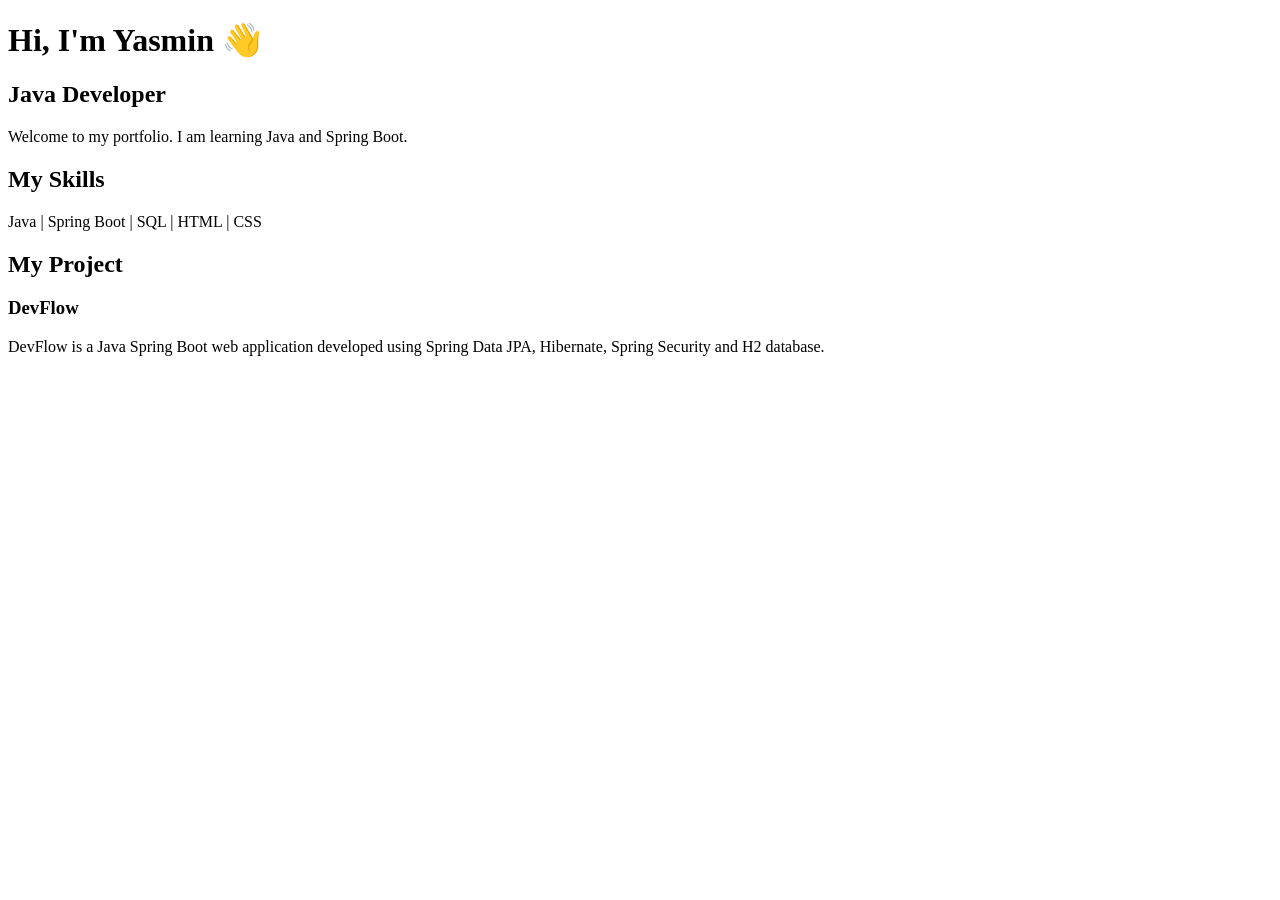
==== index.html @ ead4e400 "Initial portfolio" ====
<!DOCTYPE html>
<html lang="en">
<head>
    <meta charset="UTF-8">
    <meta name="viewport" content="width=device-width, initial-scale=1.0">

    <title>My Portfolio</title>
</head>

<body>

    <h1>Hi, I'm Yasmin 👋</h1>

    <h2>Java Developer</h2>

    <p>
        Welcome to my portfolio.
        I am learning Java and Spring Boot.
    </p>

    <h2>My Skills</h2>

    <p>
        Java | Spring Boot | SQL | HTML | CSS
    </p>

    <h2>My Project</h2>

    <h3>DevFlow</h3>

    <p>
        DevFlow is a Java Spring Boot web application
        developed using Spring Data JPA, Hibernate,
        Spring Security and H2 database.
    </p>

</body>
</html>
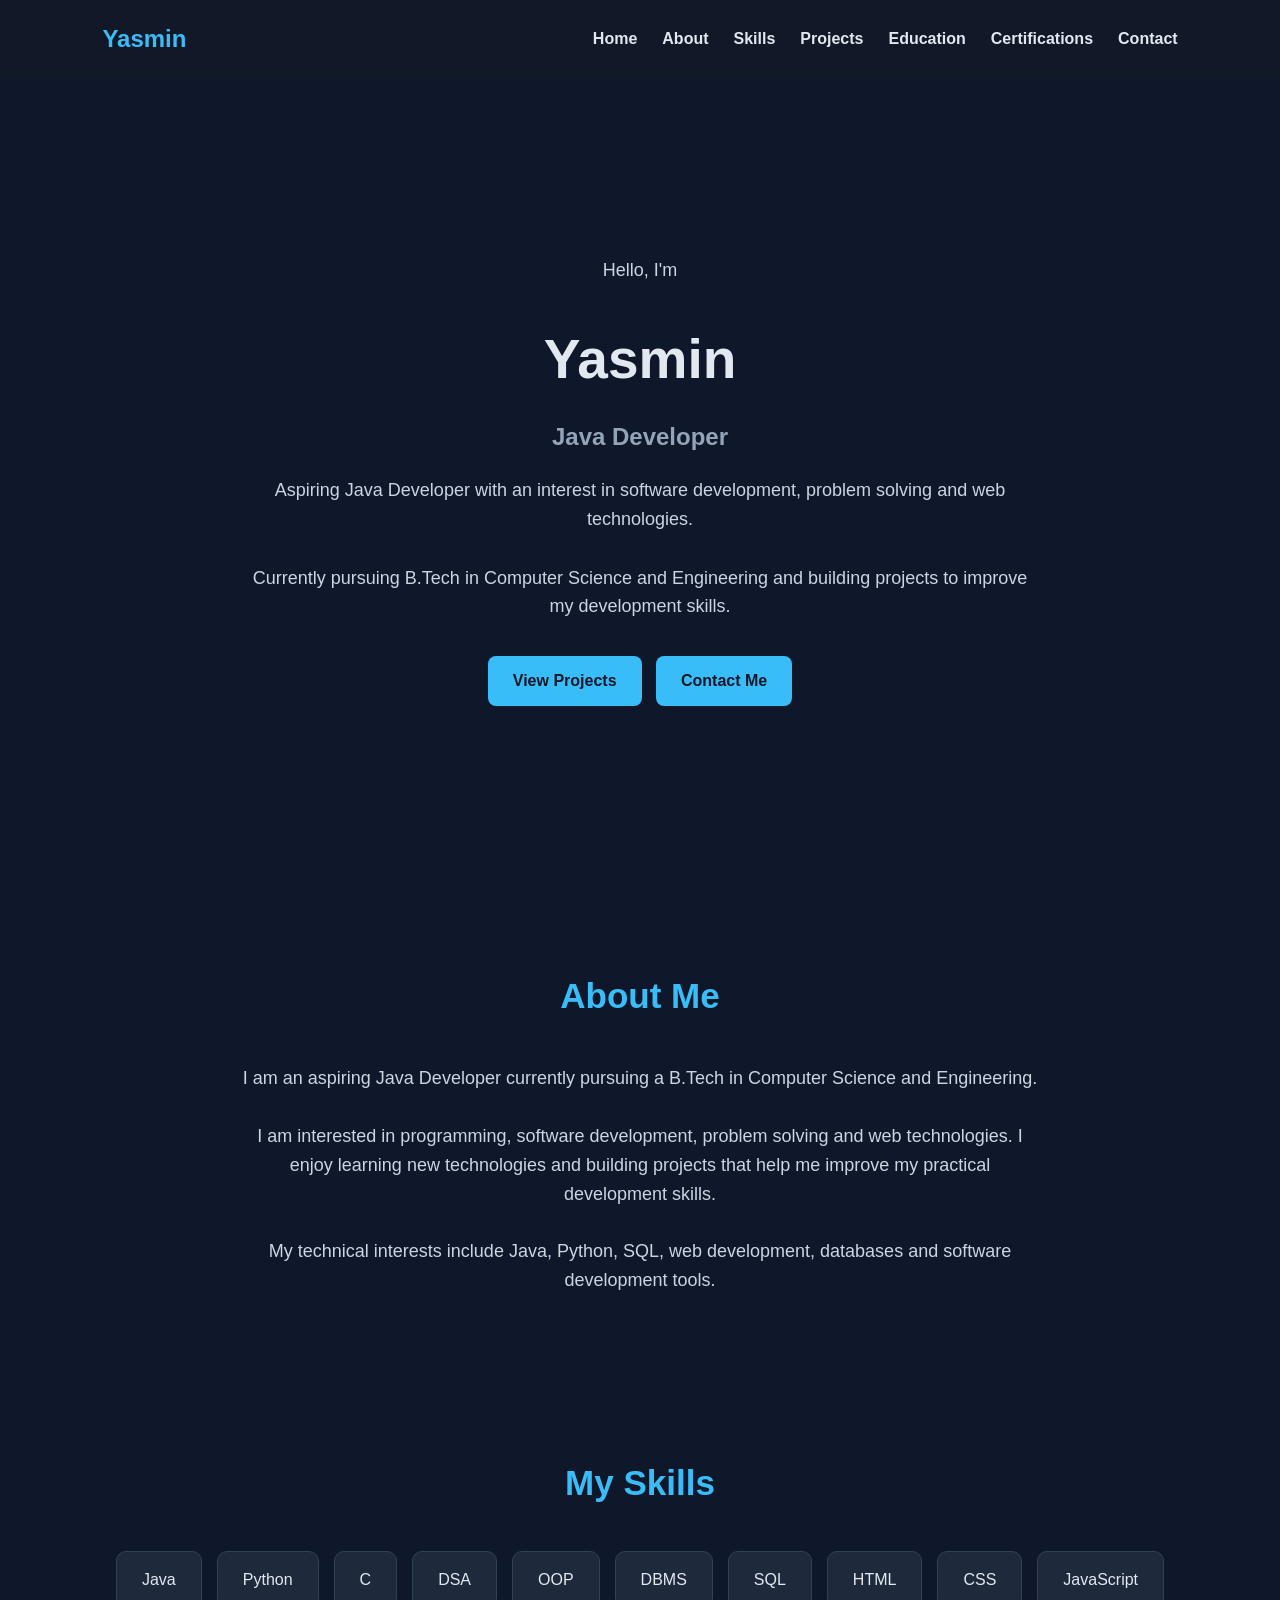
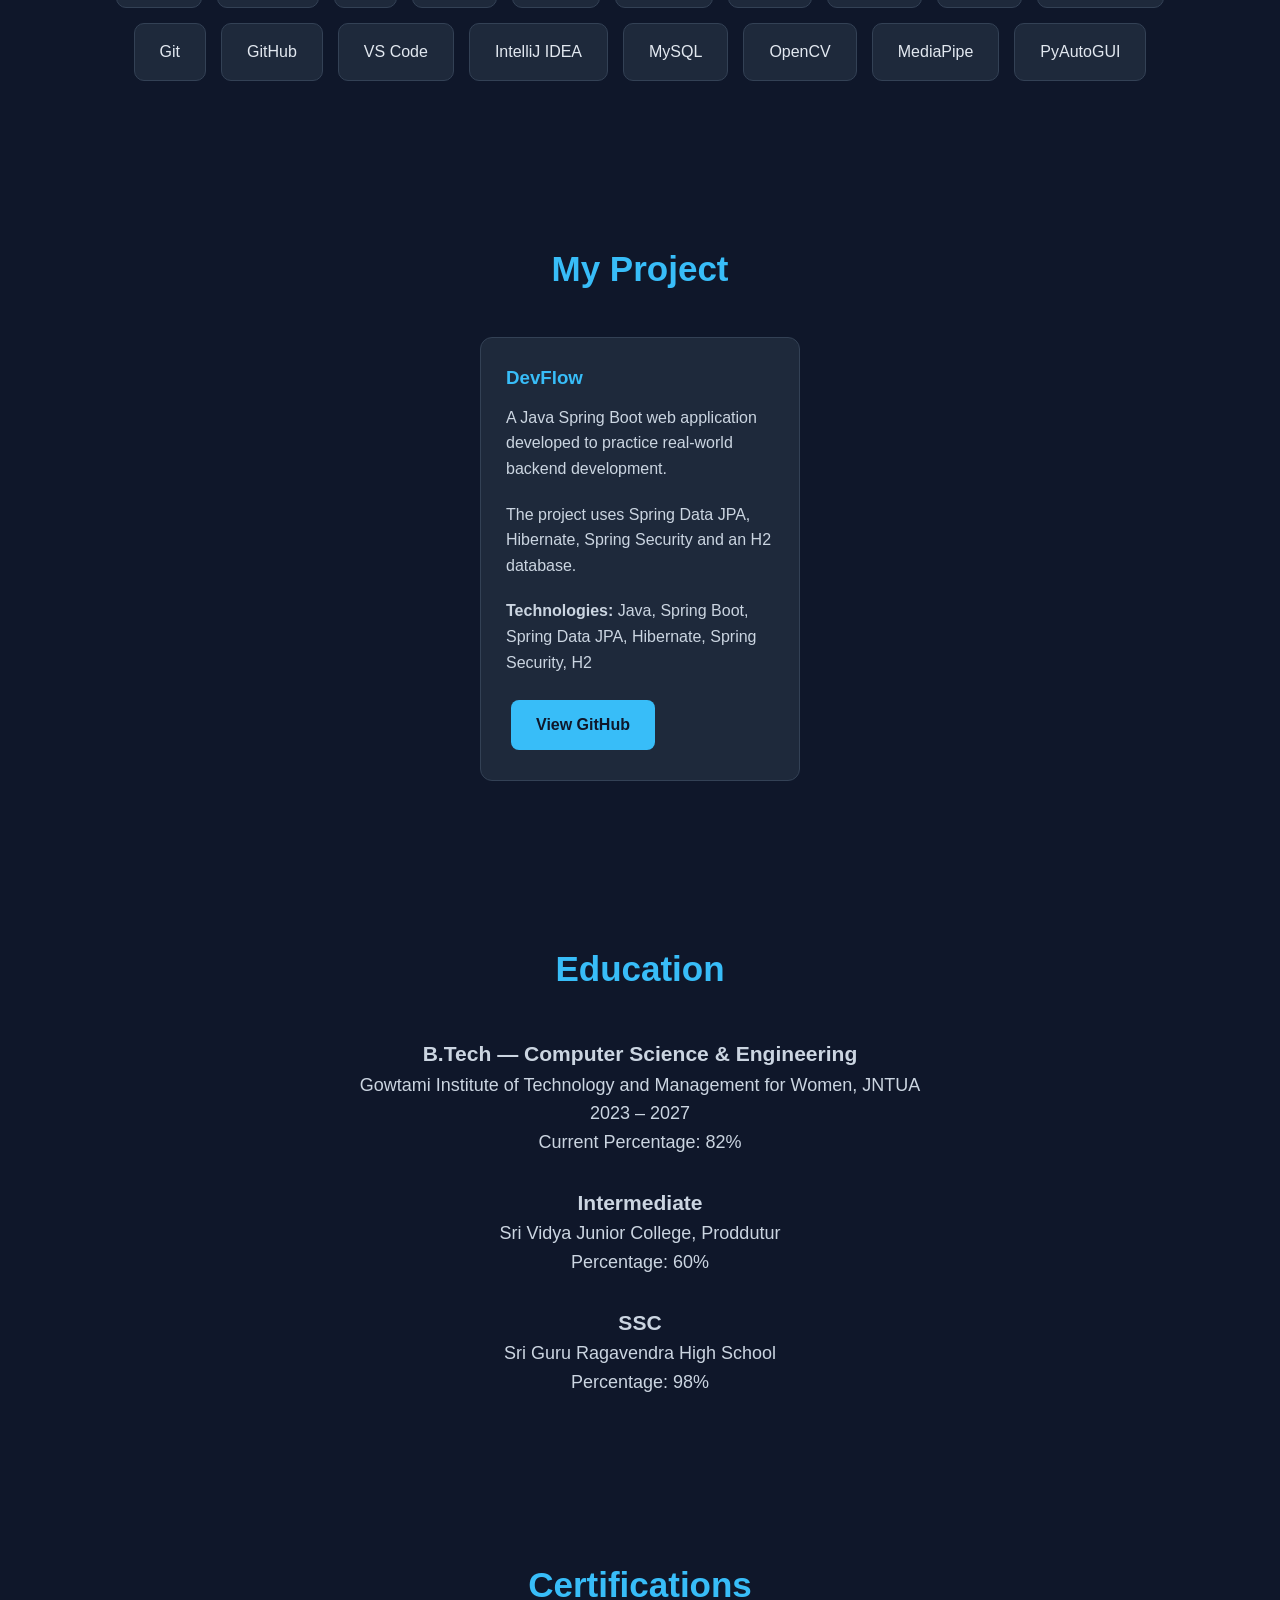
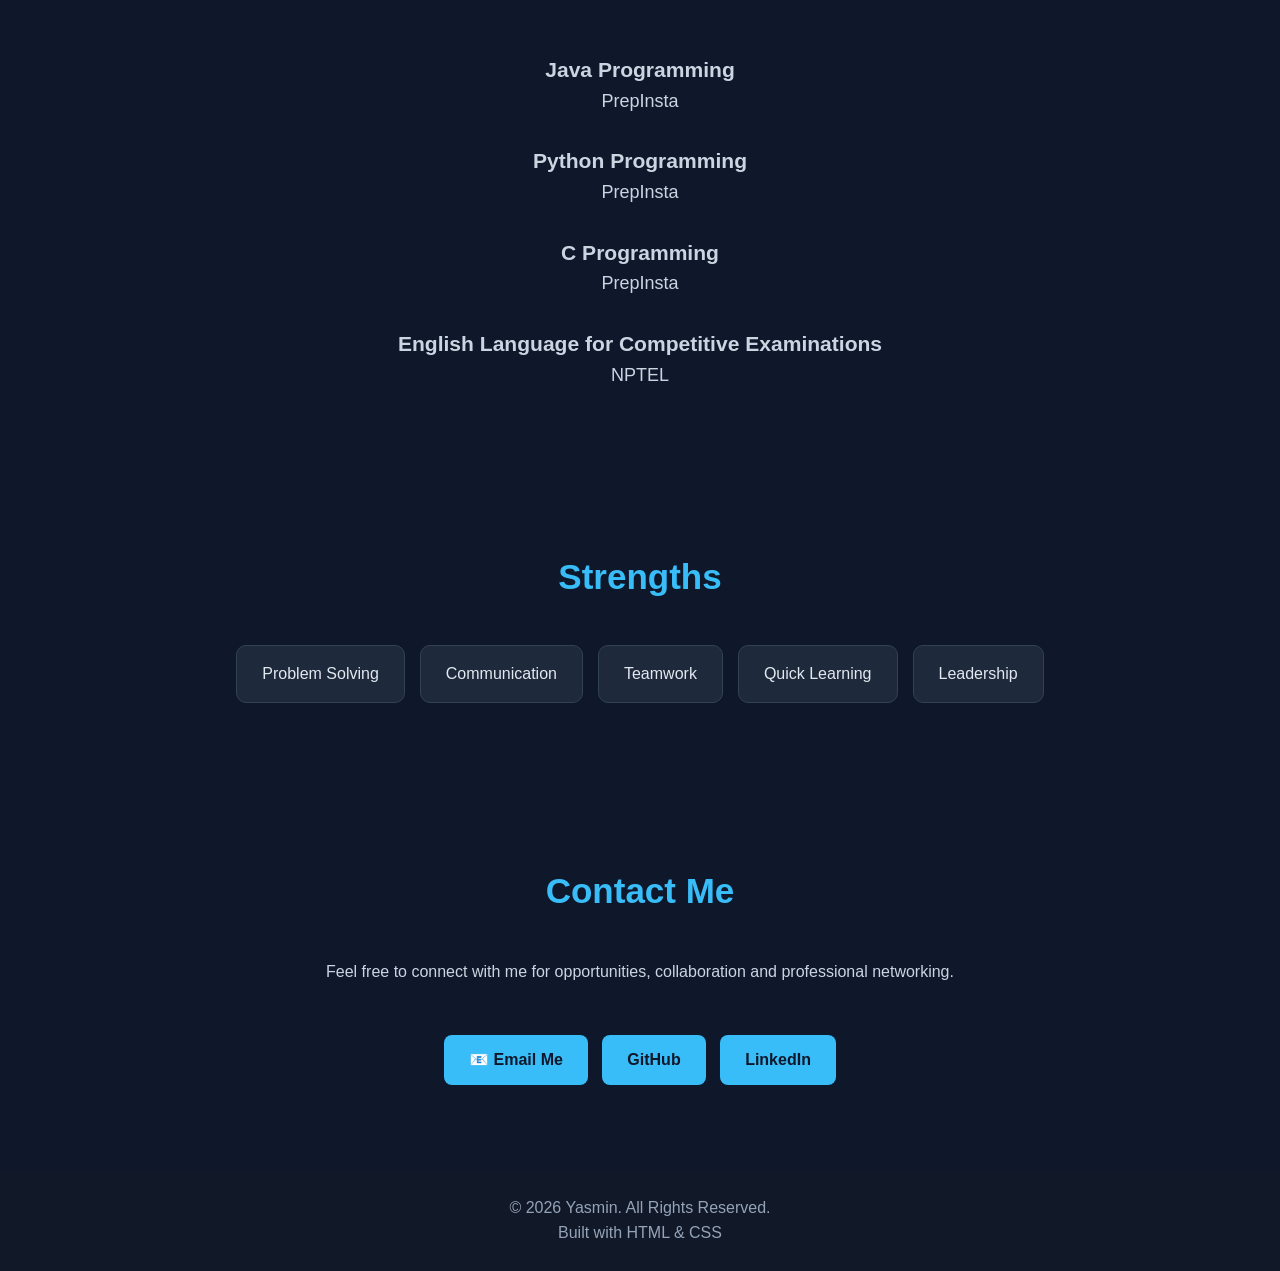
==== commit 26aae912: "Add DevFlow GitHub link" ====
--- a/index.html
+++ b/index.html
@@ -1,38 +1,537 @@
 <!DOCTYPE html>
 <html lang="en">
+
 <head>
+
     <meta charset="UTF-8">
+
     <meta name="viewport" content="width=device-width, initial-scale=1.0">
 
-    <title>My Portfolio</title>
+    <title>Yasmin | Java Developer</title>
+
+    <link rel="stylesheet" href="style.css">
+
 </head>
 
+
 <body>
 
-    <h1>Hi, I'm Yasmin 👋</h1>
-
-    <h2>Java Developer</h2>
-
-    <p>
-        Welcome to my portfolio.
-        I am learning Java and Spring Boot.
-    </p>
-
-    <h2>My Skills</h2>
-
-    <p>
-        Java | Spring Boot | SQL | HTML | CSS
-    </p>
-
-    <h2>My Project</h2>
-
-    <h3>DevFlow</h3>
-
-    <p>
-        DevFlow is a Java Spring Boot web application
-        developed using Spring Data JPA, Hibernate,
-        Spring Security and H2 database.
-    </p>
+
+    <!-- ================= NAVIGATION ================= -->
+
+    <nav>
+
+        <h2>Yasmin</h2>
+
+        <ul>
+
+            <li>
+                <a href="#home">Home</a>
+            </li>
+
+            <li>
+                <a href="#about">About</a>
+            </li>
+
+            <li>
+                <a href="#skills">Skills</a>
+            </li>
+
+            <li>
+                <a href="#projects">Projects</a>
+            </li>
+
+            <li>
+                <a href="#education">Education</a>
+            </li>
+
+            <li>
+                <a href="#certifications">Certifications</a>
+            </li>
+
+            <li>
+                <a href="#contact">Contact</a>
+            </li>
+
+        </ul>
+
+    </nav>
+
+
+
+    <!-- ================= HOME ================= -->
+
+    <section class="hero" id="home">
+
+        <div class="hero-content">
+
+            <p>Hello, I'm</p>
+
+            <h1>
+                Yasmin
+            </h1>
+
+            <h2>
+                Java Developer
+            </h2>
+
+            <p>
+                Aspiring Java Developer with an interest in
+                software development, problem solving and
+                web technologies.
+            </p>
+
+            <p>
+                Currently pursuing B.Tech in Computer Science
+                and Engineering and building projects to improve
+                my development skills.
+            </p>
+
+            <div>
+
+                <a href="#projects" class="btn">
+                    View Projects
+                </a>
+
+                <a href="#contact" class="btn">
+                    Contact Me
+                </a>
+
+            </div>
+
+        </div>
+
+    </section>
+
+
+
+    <!-- ================= ABOUT ================= -->
+
+    <section id="about">
+
+        <h2 class="section-title">
+            About Me
+        </h2>
+
+        <div class="about">
+
+            <p>
+                I am an aspiring Java Developer currently pursuing
+                a B.Tech in Computer Science and Engineering.
+            </p>
+
+            <br>
+
+            <p>
+                I am interested in programming, software development,
+                problem solving and web technologies. I enjoy learning
+                new technologies and building projects that help me
+                improve my practical development skills.
+            </p>
+
+            <br>
+
+            <p>
+                My technical interests include Java, Python, SQL,
+                web development, databases and software development
+                tools.
+            </p>
+
+        </div>
+
+    </section>
+
+
+
+    <!-- ================= SKILLS ================= -->
+
+    <section id="skills">
+
+        <h2 class="section-title">
+            My Skills
+        </h2>
+
+        <div class="skills-container">
+
+
+            <div class="skill">
+                Java
+            </div>
+
+
+            <div class="skill">
+                Python
+            </div>
+
+
+            <div class="skill">
+                C
+            </div>
+
+
+            <div class="skill">
+                DSA
+            </div>
+
+
+            <div class="skill">
+                OOP
+            </div>
+
+
+            <div class="skill">
+                DBMS
+            </div>
+
+
+            <div class="skill">
+                SQL
+            </div>
+
+
+            <div class="skill">
+                HTML
+            </div>
+
+
+            <div class="skill">
+                CSS
+            </div>
+
+
+            <div class="skill">
+                JavaScript
+            </div>
+
+
+            <div class="skill">
+                Git
+            </div>
+
+
+            <div class="skill">
+                GitHub
+            </div>
+
+
+            <div class="skill">
+                VS Code
+            </div>
+
+
+            <div class="skill">
+                IntelliJ IDEA
+            </div>
+
+
+            <div class="skill">
+                MySQL
+            </div>
+
+
+            <div class="skill">
+                OpenCV
+            </div>
+
+
+            <div class="skill">
+                MediaPipe
+            </div>
+
+
+            <div class="skill">
+                PyAutoGUI
+            </div>
+
+
+        </div>
+
+    </section>
+
+
+
+    <!-- ================= PROJECTS ================= -->
+
+    <section id="projects">
+
+        <h2 class="section-title">
+            My Project
+        </h2>
+
+        <div class="projects-container">
+
+
+            <!-- DevFlow -->
+
+            <div class="project-card">
+
+                <h3>
+                    DevFlow
+                </h3>
+
+                <p>
+                    A Java Spring Boot web application developed
+                    to practice real-world backend development.
+                </p>
+
+                <p>
+                    The project uses Spring Data JPA, Hibernate,
+                    Spring Security and an H2 database.
+                </p>
+
+                <p>
+                    <strong>Technologies:</strong>
+                    Java, Spring Boot, Spring Data JPA,
+                    Hibernate, Spring Security, H2
+                </p>
+
+                <a
+                    href="https://github.com/yasminshaiksy-art/DevFlow"
+                    class="btn"
+                    target="_blank">
+
+                    View GitHub
+
+                </a>
+
+            </div>
+
+
+        </div>
+
+    </section>
+
+
+
+    <!-- ================= EDUCATION ================= -->
+
+    <section id="education">
+
+        <h2 class="section-title">
+            Education
+        </h2>
+
+        <div class="about">
+
+
+            <h3>
+                B.Tech — Computer Science & Engineering
+            </h3>
+
+            <p>
+                Gowtami Institute of Technology and Management
+                for Women, JNTUA
+            </p>
+
+            <p>
+                2023 – 2027
+            </p>
+
+            <p>
+                Current Percentage: 82%
+            </p>
+
+
+            <br>
+
+
+            <h3>
+                Intermediate
+            </h3>
+
+            <p>
+                Sri Vidya Junior College, Proddutur
+            </p>
+
+            <p>
+                Percentage: 60%
+            </p>
+
+
+            <br>
+
+
+            <h3>
+                SSC
+            </h3>
+
+            <p>
+                Sri Guru Ragavendra High School
+            </p>
+
+            <p>
+                Percentage: 98%
+            </p>
+
+
+        </div>
+
+    </section>
+
+
+
+    <!-- ================= CERTIFICATIONS ================= -->
+
+    <section id="certifications">
+
+        <h2 class="section-title">
+            Certifications
+        </h2>
+
+        <div class="about">
+
+            <h3>
+                Java Programming
+            </h3>
+
+            <p>
+                PrepInsta
+            </p>
+
+            <br>
+
+            <h3>
+                Python Programming
+            </h3>
+
+            <p>
+                PrepInsta
+            </p>
+
+            <br>
+
+            <h3>
+                C Programming
+            </h3>
+
+            <p>
+                PrepInsta
+            </p>
+
+            <br>
+
+            <h3>
+                English Language for Competitive Examinations
+            </h3>
+
+            <p>
+                NPTEL
+            </p>
+
+        </div>
+
+    </section>
+
+
+
+    <!-- ================= STRENGTHS ================= -->
+
+    <section id="strengths">
+
+        <h2 class="section-title">
+            Strengths
+        </h2>
+
+        <div class="skills-container">
+
+            <div class="skill">
+                Problem Solving
+            </div>
+
+            <div class="skill">
+                Communication
+            </div>
+
+            <div class="skill">
+                Teamwork
+            </div>
+
+            <div class="skill">
+                Quick Learning
+            </div>
+
+            <div class="skill">
+                Leadership
+            </div>
+
+        </div>
+
+    </section>
+
+
+
+    <!-- ================= CONTACT ================= -->
+
+    <section id="contact" class="contact">
+
+        <h2 class="section-title">
+            Contact Me
+        </h2>
+
+        <p>
+            Feel free to connect with me for opportunities,
+            collaboration and professional networking.
+        </p>
+
+
+        <br>
+
+
+        <!-- Email -->
+
+        <a
+            href="mailto:yasminshaiksy@gmail.com"
+            class="btn">
+
+            📧 Email Me
+
+        </a>
+
+
+        <!-- GitHub -->
+
+        <a
+            href="https://github.com/yasminshaiksy-art"
+            class="btn"
+            target="_blank">
+
+            GitHub
+
+        </a>
+
+
+        <!-- LinkedIn -->
+
+        <a
+            href="https://linkedin.com/in/yasmin-s-818677303"
+            class="btn"
+            target="_blank">
+
+            LinkedIn
+
+        </a>
+
+
+    </section>
+
+
+
+    <!-- ================= FOOTER ================= -->
+
+    <footer>
+
+        <p>
+            © 2026 Yasmin. All Rights Reserved.
+        </p>
+
+        <p>
+            Built with HTML & CSS
+        </p>
+
+    </footer>
+
+
 
 </body>
+
 </html>
--- a/style.css
+++ b/style.css
@@ -0,0 +1,213 @@
+* {
+    margin: 0;
+    padding: 0;
+    box-sizing: border-box;
+}
+
+html {
+    scroll-behavior: smooth;
+}
+
+body {
+    font-family: Arial, sans-serif;
+    background: #0f172a;
+    color: #e2e8f0;
+    line-height: 1.6;
+}
+
+/* Navigation */
+nav {
+    background: #111827;
+    padding: 20px 8%;
+    display: flex;
+    justify-content: space-between;
+    align-items: center;
+    position: sticky;
+    top: 0;
+    z-index: 1000;
+}
+
+nav h2 {
+    color: #38bdf8;
+}
+
+nav ul {
+    list-style: none;
+    display: flex;
+    gap: 25px;
+}
+
+nav a {
+    color: #e2e8f0;
+    text-decoration: none;
+    font-weight: bold;
+}
+
+nav a:hover {
+    color: #38bdf8;
+}
+
+/* Hero */
+.hero {
+    min-height: 90vh;
+    display: flex;
+    justify-content: center;
+    align-items: center;
+    text-align: center;
+    padding: 40px 20px;
+}
+
+.hero-content {
+    max-width: 800px;
+}
+
+.hero h1 {
+    font-size: 55px;
+    margin-bottom: 15px;
+}
+
+.hero h1 span {
+    color: #38bdf8;
+}
+
+.hero h2 {
+    color: #94a3b8;
+    margin-bottom: 20px;
+}
+
+.hero p {
+    font-size: 18px;
+    color: #cbd5e1;
+    margin-bottom: 30px;
+}
+
+.btn {
+    display: inline-block;
+    background: #38bdf8;
+    color: #0f172a;
+    padding: 12px 25px;
+    border-radius: 8px;
+    text-decoration: none;
+    font-weight: bold;
+    margin: 5px;
+}
+
+.btn:hover {
+    background: #7dd3fc;
+    transform: translateY(-2px);
+}
+
+/* Sections */
+section {
+    padding: 80px 8%;
+}
+
+.section-title {
+    text-align: center;
+    font-size: 35px;
+    margin-bottom: 40px;
+    color: #38bdf8;
+}
+
+/* About */
+.about {
+    max-width: 800px;
+    margin: auto;
+    text-align: center;
+    font-size: 18px;
+    color: #cbd5e1;
+}
+
+/* Skills */
+.skills-container {
+    display: flex;
+    justify-content: center;
+    flex-wrap: wrap;
+    gap: 15px;
+}
+
+.skill {
+    background: #1e293b;
+    padding: 15px 25px;
+    border-radius: 10px;
+    border: 1px solid #334155;
+    transition: 0.3s;
+}
+
+.skill:hover {
+    border-color: #38bdf8;
+    transform: translateY(-3px);
+}
+
+/* Projects */
+.projects-container {
+    display: flex;
+    justify-content: center;
+    flex-wrap: wrap;
+    gap: 25px;
+}
+
+.project-card {
+    background: #1e293b;
+    width: 320px;
+    padding: 25px;
+    border-radius: 12px;
+    border: 1px solid #334155;
+    transition: 0.3s;
+}
+
+.project-card h3 {
+    color: #38bdf8;
+    margin-bottom: 12px;
+}
+
+.project-card p {
+    color: #cbd5e1;
+    margin-bottom: 20px;
+}
+
+.project-card:hover {
+    transform: translateY(-5px);
+    border-color: #38bdf8;
+}
+
+/* Contact */
+.contact {
+    text-align: center;
+}
+
+.contact p {
+    margin-bottom: 20px;
+    color: #cbd5e1;
+}
+
+/* Footer */
+footer {
+    background: #111827;
+    text-align: center;
+    padding: 25px;
+    color: #94a3b8;
+}
+
+/* Mobile */
+@media (max-width: 700px) {
+
+    nav {
+        flex-direction: column;
+        gap: 15px;
+    }
+
+    nav ul {
+        gap: 12px;
+        flex-wrap: wrap;
+        justify-content: center;
+    }
+
+    .hero h1 {
+        font-size: 40px;
+    }
+
+    section {
+        padding: 60px 5%;
+    }
+}
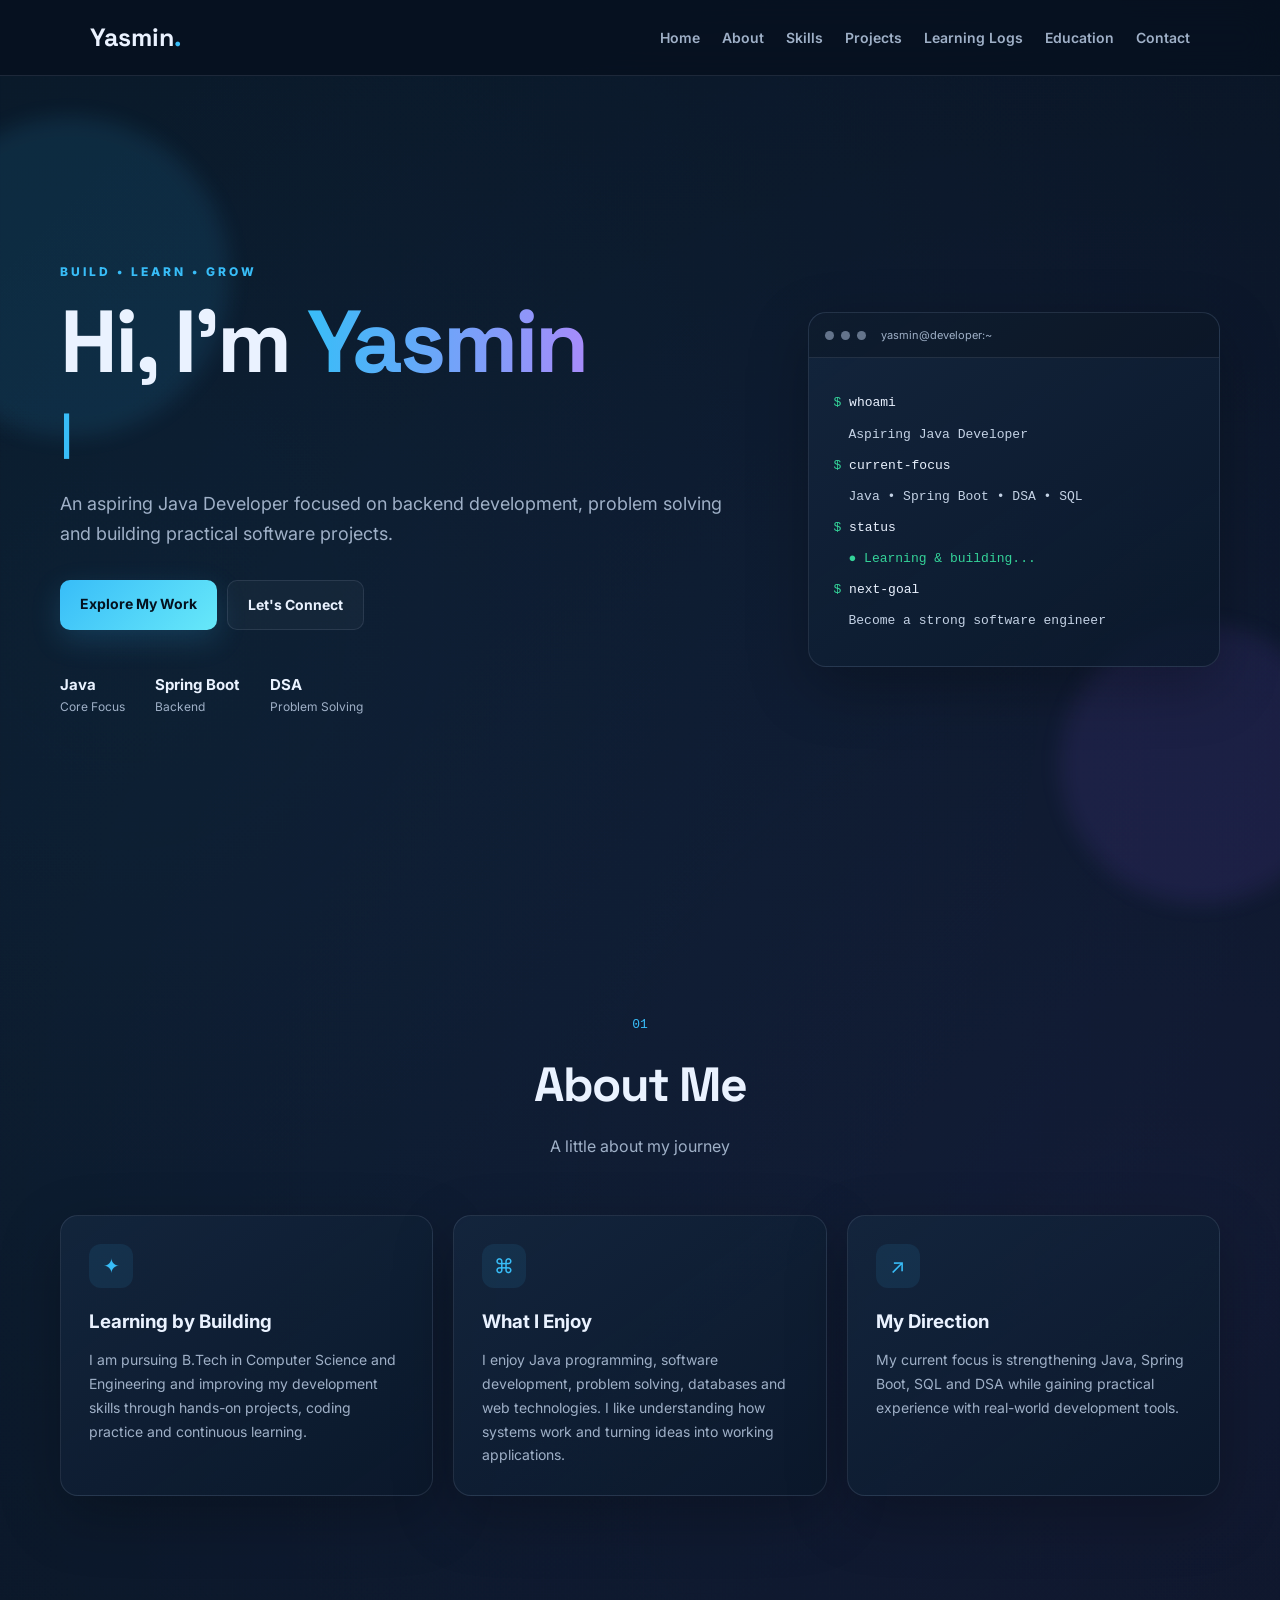
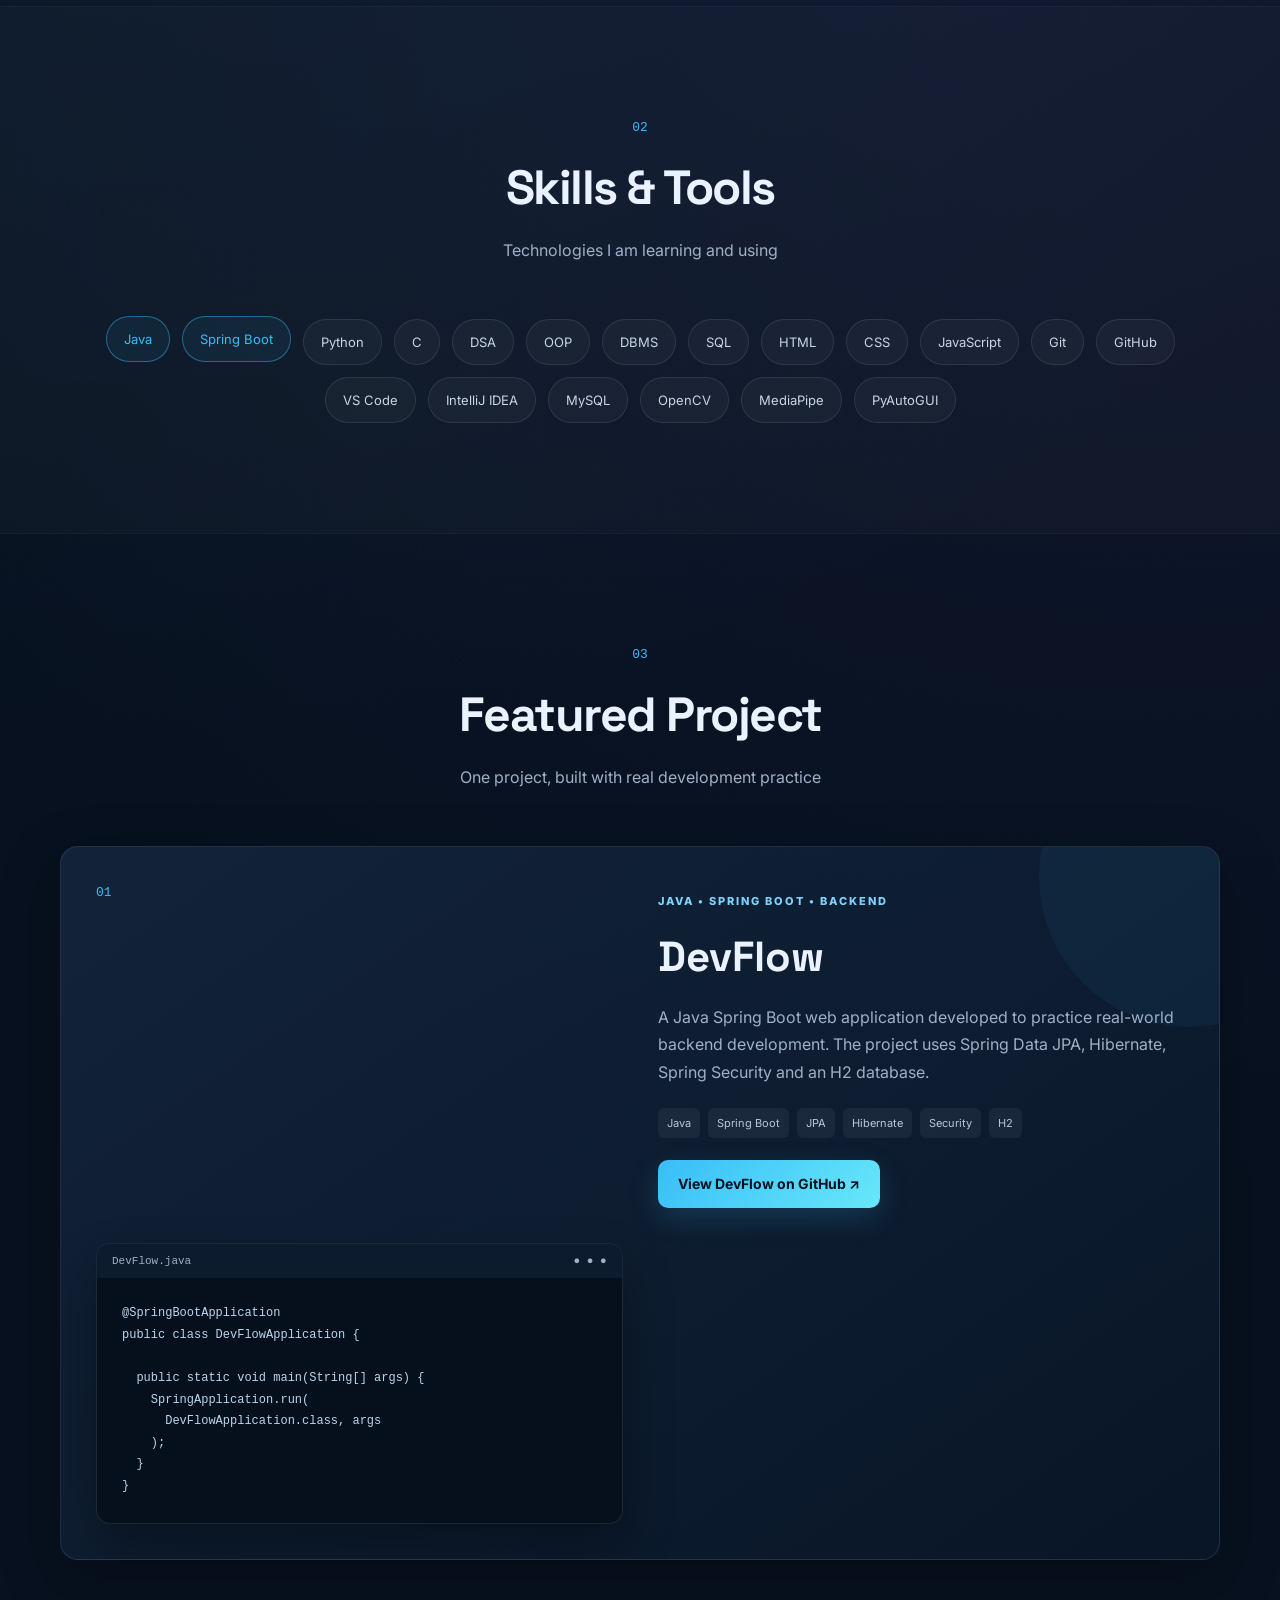
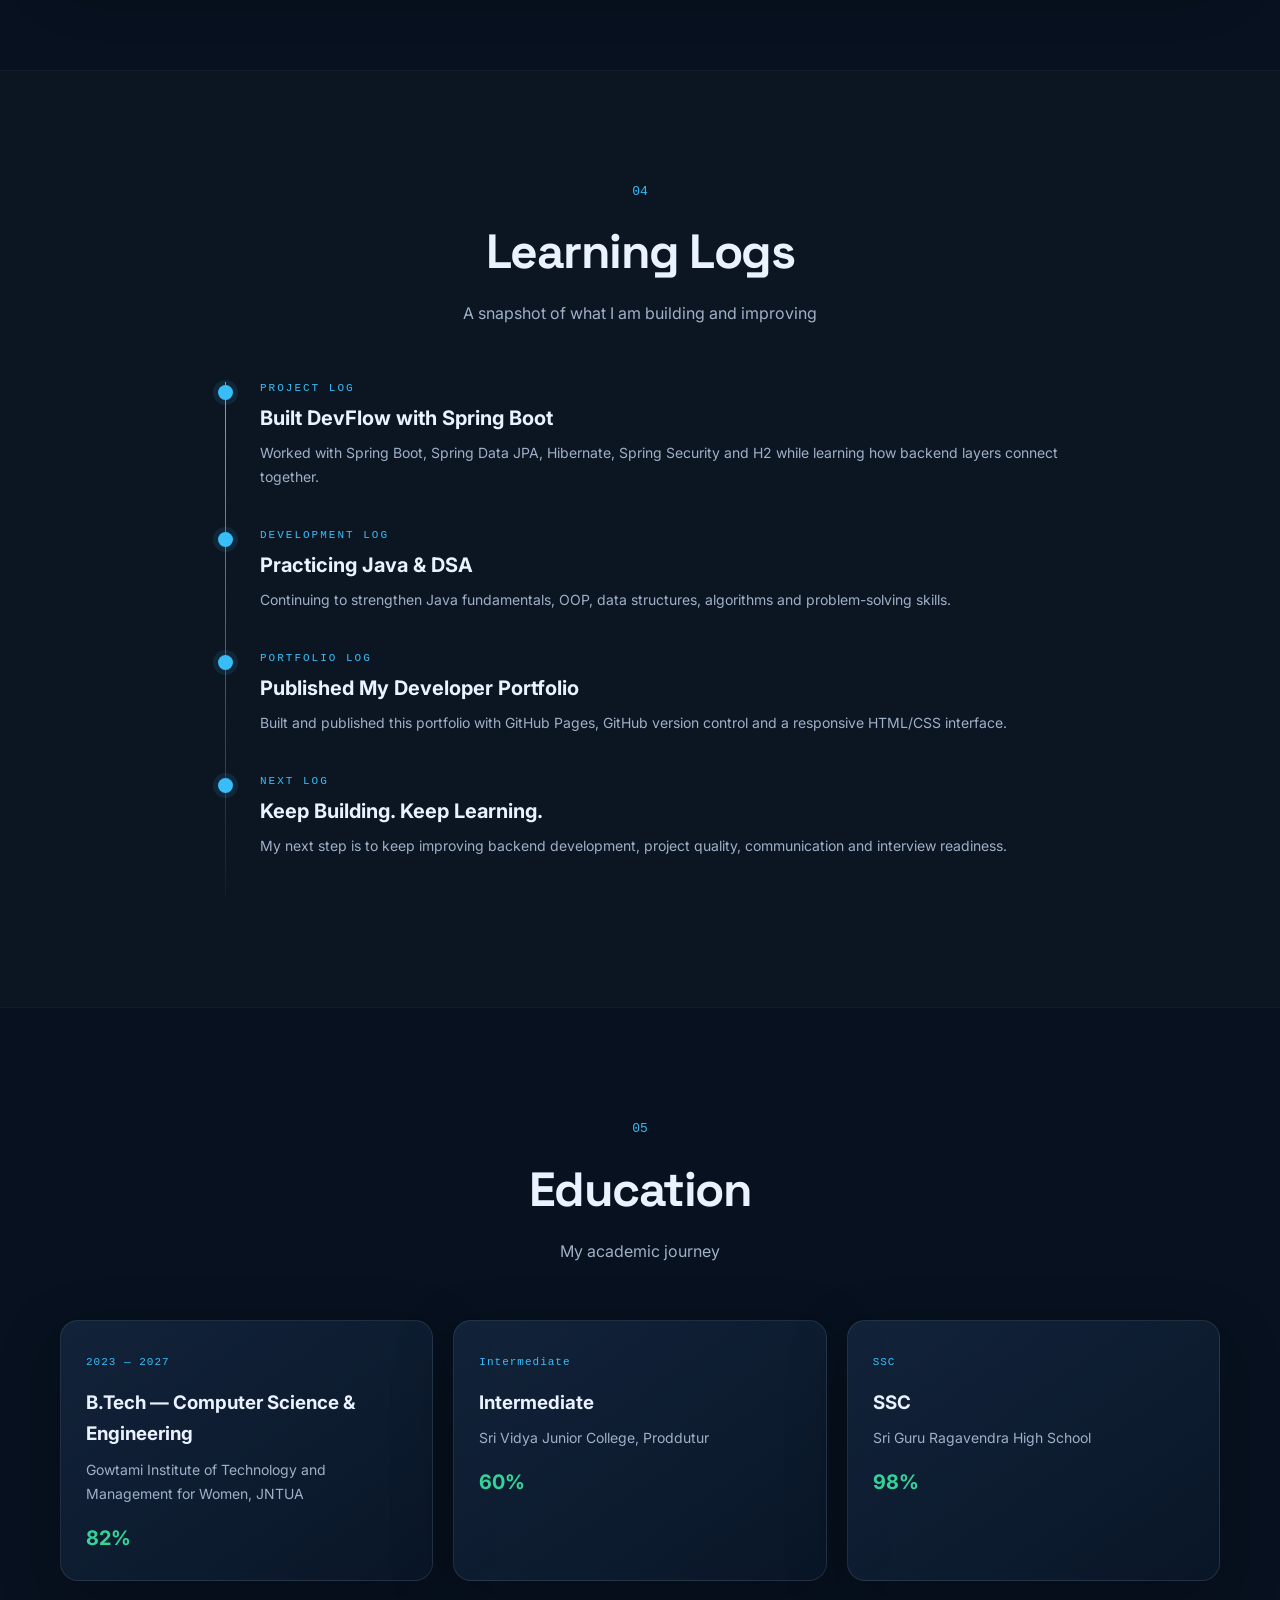
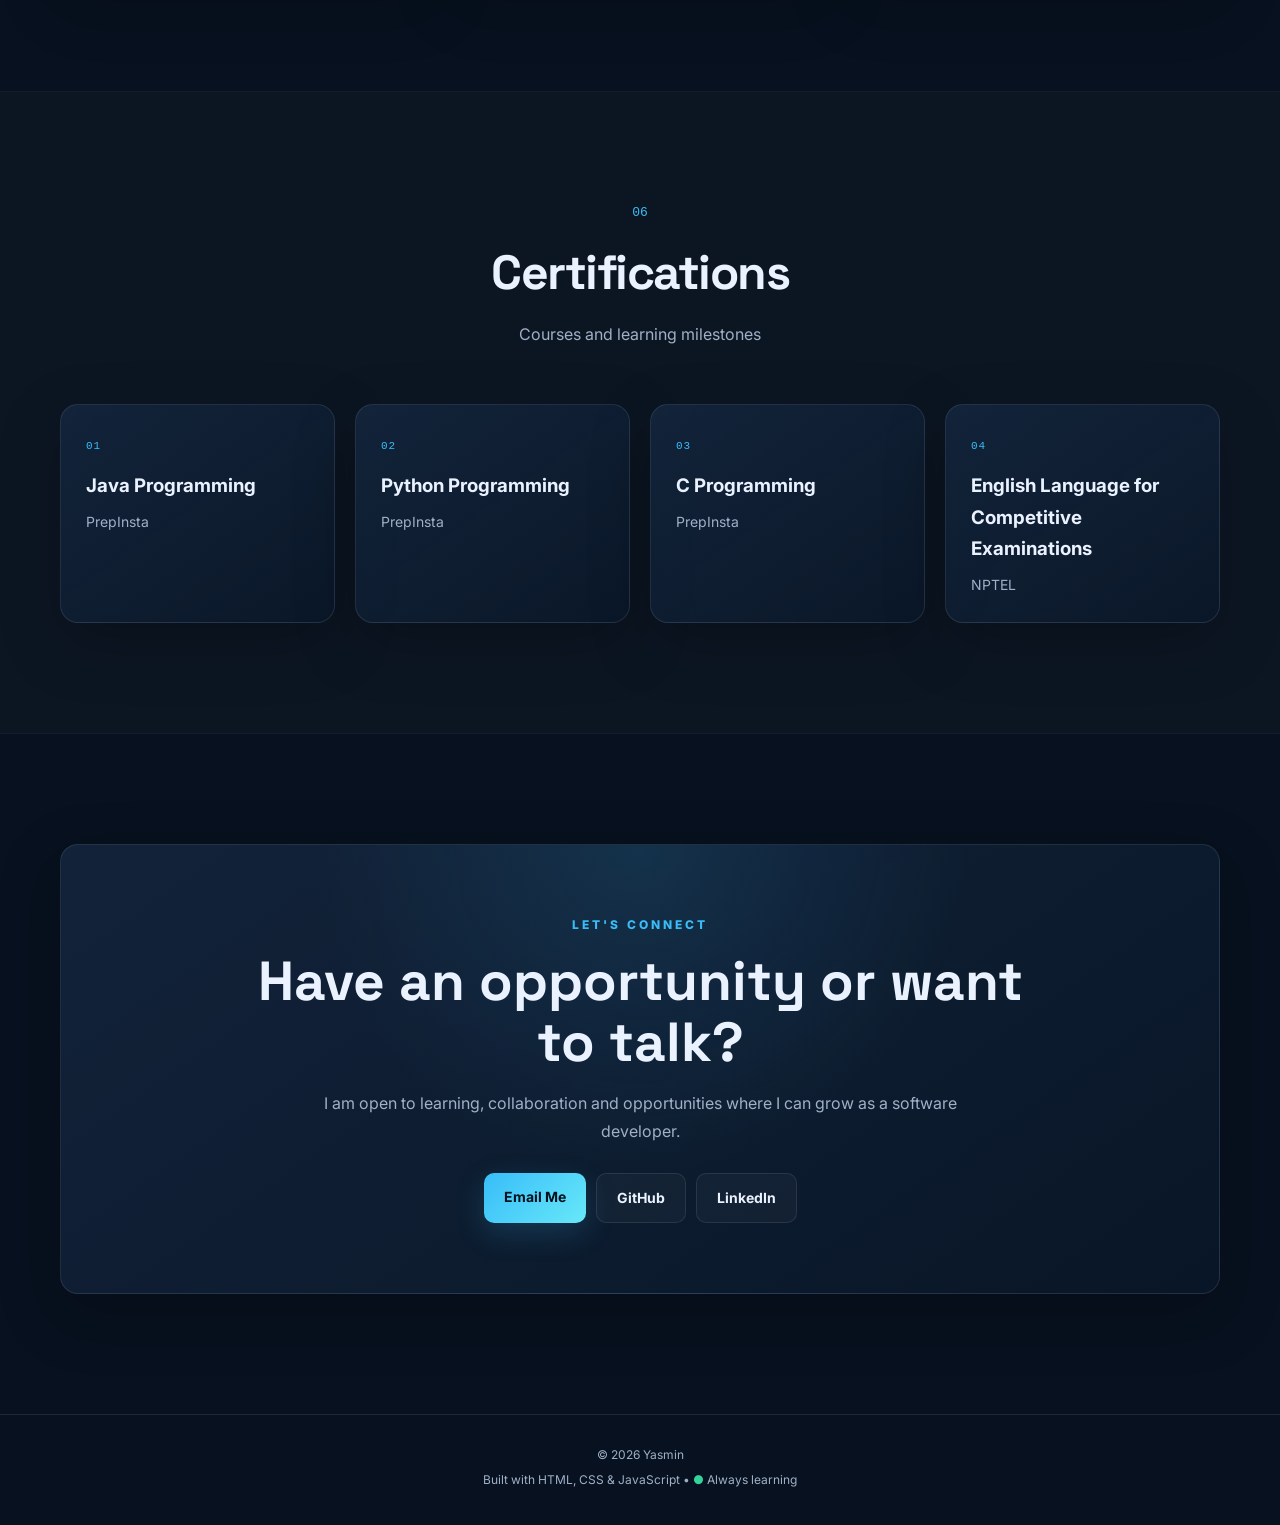
==== commit 8d1c6ce3: "Upgrade portfolio design and animations" ====
--- a/index.html
+++ b/index.html
@@ -1,537 +1,385 @@
 <!DOCTYPE html>
 <html lang="en">
-
 <head>
-
     <meta charset="UTF-8">
-
     <meta name="viewport" content="width=device-width, initial-scale=1.0">
-
+    <meta name="description" content="Yasmin — aspiring Java Developer portfolio">
     <title>Yasmin | Java Developer</title>
-
     <link rel="stylesheet" href="style.css">
-
 </head>
 
-
 <body>
-
-
-    <!-- ================= NAVIGATION ================= -->
-
-    <nav>
-
-        <h2>Yasmin</h2>
-
-        <ul>
-
-            <li>
-                <a href="#home">Home</a>
-            </li>
-
-            <li>
-                <a href="#about">About</a>
-            </li>
-
-            <li>
-                <a href="#skills">Skills</a>
-            </li>
-
-            <li>
-                <a href="#projects">Projects</a>
-            </li>
-
-            <li>
-                <a href="#education">Education</a>
-            </li>
-
-            <li>
-                <a href="#certifications">Certifications</a>
-            </li>
-
-            <li>
-                <a href="#contact">Contact</a>
-            </li>
-
+    <div class="progress-bar" id="progressBar"></div>
+
+    <nav class="navbar">
+        <a href="#home" class="logo">Yasmin<span>.</span></a>
+
+        <button class="menu-toggle" id="menuToggle" aria-label="Open menu">☰</button>
+
+        <ul class="nav-links" id="navLinks">
+            <li><a href="#home">Home</a></li>
+            <li><a href="#about">About</a></li>
+            <li><a href="#skills">Skills</a></li>
+            <li><a href="#projects">Projects</a></li>
+            <li><a href="#logs">Learning Logs</a></li>
+            <li><a href="#education">Education</a></li>
+            <li><a href="#contact">Contact</a></li>
         </ul>
-
     </nav>
 
-
-
-    <!-- ================= HOME ================= -->
-
-    <section class="hero" id="home">
-
-        <div class="hero-content">
-
-            <p>Hello, I'm</p>
-
-            <h1>
-                Yasmin
-            </h1>
-
-            <h2>
-                Java Developer
-            </h2>
-
-            <p>
-                Aspiring Java Developer with an interest in
-                software development, problem solving and
-                web technologies.
-            </p>
-
-            <p>
-                Currently pursuing B.Tech in Computer Science
-                and Engineering and building projects to improve
-                my development skills.
-            </p>
-
-            <div>
-
-                <a href="#projects" class="btn">
-                    View Projects
-                </a>
-
-                <a href="#contact" class="btn">
-                    Contact Me
-                </a>
-
-            </div>
-
-        </div>
-
-    </section>
-
-
-
-    <!-- ================= ABOUT ================= -->
-
-    <section id="about">
-
-        <h2 class="section-title">
-            About Me
-        </h2>
-
-        <div class="about">
-
-            <p>
-                I am an aspiring Java Developer currently pursuing
-                a B.Tech in Computer Science and Engineering.
-            </p>
-
-            <br>
-
-            <p>
-                I am interested in programming, software development,
-                problem solving and web technologies. I enjoy learning
-                new technologies and building projects that help me
-                improve my practical development skills.
-            </p>
-
-            <br>
-
-            <p>
-                My technical interests include Java, Python, SQL,
-                web development, databases and software development
-                tools.
-            </p>
-
-        </div>
-
-    </section>
-
-
-
-    <!-- ================= SKILLS ================= -->
-
-    <section id="skills">
-
-        <h2 class="section-title">
-            My Skills
-        </h2>
-
-        <div class="skills-container">
-
-
-            <div class="skill">
-                Java
-            </div>
-
-
-            <div class="skill">
-                Python
-            </div>
-
-
-            <div class="skill">
-                C
-            </div>
-
-
-            <div class="skill">
-                DSA
-            </div>
-
-
-            <div class="skill">
-                OOP
-            </div>
-
-
-            <div class="skill">
-                DBMS
-            </div>
-
-
-            <div class="skill">
-                SQL
-            </div>
-
-
-            <div class="skill">
-                HTML
-            </div>
-
-
-            <div class="skill">
-                CSS
-            </div>
-
-
-            <div class="skill">
-                JavaScript
-            </div>
-
-
-            <div class="skill">
-                Git
-            </div>
-
-
-            <div class="skill">
-                GitHub
-            </div>
-
-
-            <div class="skill">
-                VS Code
-            </div>
-
-
-            <div class="skill">
-                IntelliJ IDEA
-            </div>
-
-
-            <div class="skill">
-                MySQL
-            </div>
-
-
-            <div class="skill">
-                OpenCV
-            </div>
-
-
-            <div class="skill">
-                MediaPipe
-            </div>
-
-
-            <div class="skill">
-                PyAutoGUI
-            </div>
-
-
-        </div>
-
-    </section>
-
-
-
-    <!-- ================= PROJECTS ================= -->
-
-    <section id="projects">
-
-        <h2 class="section-title">
-            My Project
-        </h2>
-
-        <div class="projects-container">
-
-
-            <!-- DevFlow -->
-
-            <div class="project-card">
-
-                <h3>
-                    DevFlow
-                </h3>
-
+    <main>
+        <!-- HERO -->
+        <section class="hero" id="home">
+            <div class="hero-glow glow-one"></div>
+            <div class="hero-glow glow-two"></div>
+
+            <div class="hero-content reveal">
+                <p class="eyebrow">BUILD • LEARN • GROW</p>
+                <h1>Hi, I'm <span>Yasmin</span></h1>
+                <h2><span id="typing"></span><span class="cursor">|</span></h2>
+                <p class="hero-text">
+                    An aspiring Java Developer focused on backend development,
+                    problem solving and building practical software projects.
+                </p>
+
+                <div class="hero-buttons">
+                    <a href="#projects" class="btn primary">Explore My Work</a>
+                    <a href="#contact" class="btn secondary">Let's Connect</a>
+                </div>
+
+                <div class="quick-stats">
+                    <div><strong>Java</strong><span>Core Focus</span></div>
+                    <div><strong>Spring Boot</strong><span>Backend</span></div>
+                    <div><strong>DSA</strong><span>Problem Solving</span></div>
+                </div>
+            </div>
+
+            <div class="terminal-card reveal">
+                <div class="terminal-top">
+                    <span></span><span></span><span></span>
+                    <small>yasmin@developer:~</small>
+                </div>
+                <div class="terminal-body">
+                    <p><span class="green">$</span> whoami</p>
+                    <p class="output">Aspiring Java Developer</p>
+                    <p><span class="green">$</span> current-focus</p>
+                    <p class="output">Java • Spring Boot • DSA • SQL</p>
+                    <p><span class="green">$</span> status</p>
+                    <p class="output success">● Learning & building...</p>
+                    <p><span class="green">$</span> next-goal</p>
+                    <p class="output">Become a strong software engineer</p>
+                </div>
+            </div>
+        </section>
+
+        <!-- ABOUT -->
+        <section id="about">
+            <div class="section-heading reveal">
+                <span>01</span>
+                <h2>About Me</h2>
+                <p>A little about my journey</p>
+            </div>
+
+            <div class="about-grid">
+                <div class="about-card reveal">
+                    <div class="icon">✦</div>
+                    <h3>Learning by Building</h3>
+                    <p>
+                        I am pursuing B.Tech in Computer Science and Engineering
+                        and improving my development skills through hands-on projects,
+                        coding practice and continuous learning.
+                    </p>
+                </div>
+
+                <div class="about-card reveal">
+                    <div class="icon">⌘</div>
+                    <h3>What I Enjoy</h3>
+                    <p>
+                        I enjoy Java programming, software development, problem solving,
+                        databases and web technologies. I like understanding how systems
+                        work and turning ideas into working applications.
+                    </p>
+                </div>
+
+                <div class="about-card reveal">
+                    <div class="icon">↗</div>
+                    <h3>My Direction</h3>
+                    <p>
+                        My current focus is strengthening Java, Spring Boot, SQL and DSA
+                        while gaining practical experience with real-world development tools.
+                    </p>
+                </div>
+            </div>
+        </section>
+
+        <!-- SKILLS -->
+        <section id="skills" class="alt-section">
+            <div class="section-heading reveal">
+                <span>02</span>
+                <h2>Skills & Tools</h2>
+                <p>Technologies I am learning and using</p>
+            </div>
+
+            <div class="skills-wrap reveal">
+                <span class="skill-tag featured">Java</span>
+                <span class="skill-tag featured">Spring Boot</span>
+                <span class="skill-tag">Python</span>
+                <span class="skill-tag">C</span>
+                <span class="skill-tag">DSA</span>
+                <span class="skill-tag">OOP</span>
+                <span class="skill-tag">DBMS</span>
+                <span class="skill-tag">SQL</span>
+                <span class="skill-tag">HTML</span>
+                <span class="skill-tag">CSS</span>
+                <span class="skill-tag">JavaScript</span>
+                <span class="skill-tag">Git</span>
+                <span class="skill-tag">GitHub</span>
+                <span class="skill-tag">VS Code</span>
+                <span class="skill-tag">IntelliJ IDEA</span>
+                <span class="skill-tag">MySQL</span>
+                <span class="skill-tag">OpenCV</span>
+                <span class="skill-tag">MediaPipe</span>
+                <span class="skill-tag">PyAutoGUI</span>
+            </div>
+        </section>
+
+        <!-- PROJECT -->
+        <section id="projects">
+            <div class="section-heading reveal">
+                <span>03</span>
+                <h2>Featured Project</h2>
+                <p>One project, built with real development practice</p>
+            </div>
+
+            <article class="project-card-large reveal">
+                <div class="project-number">01</div>
+                <div class="project-content">
+                    <div class="project-label">JAVA • SPRING BOOT • BACKEND</div>
+                    <h3>DevFlow</h3>
+                    <p>
+                        A Java Spring Boot web application developed to practice
+                        real-world backend development. The project uses Spring Data JPA,
+                        Hibernate, Spring Security and an H2 database.
+                    </p>
+
+                    <div class="tech-list">
+                        <span>Java</span>
+                        <span>Spring Boot</span>
+                        <span>JPA</span>
+                        <span>Hibernate</span>
+                        <span>Security</span>
+                        <span>H2</span>
+                    </div>
+
+                    <a href="https://github.com/yasminshaiksy-art/DevFlow"
+                       class="btn primary" target="_blank" rel="noopener">
+                        View DevFlow on GitHub ↗
+                    </a>
+                </div>
+
+                <div class="project-visual">
+                    <div class="code-window">
+                        <div class="code-title"><span>DevFlow.java</span><span>● ● ●</span></div>
+                        <pre><code>@SpringBootApplication
+public class DevFlowApplication {
+
+  public static void main(String[] args) {
+    SpringApplication.run(
+      DevFlowApplication.class, args
+    );
+  }
+}</code></pre>
+                    </div>
+                </div>
+            </article>
+        </section>
+
+        <!-- LEARNING LOGS -->
+        <section id="logs" class="alt-section">
+            <div class="section-heading reveal">
+                <span>04</span>
+                <h2>Learning Logs</h2>
+                <p>A snapshot of what I am building and improving</p>
+            </div>
+
+            <div class="timeline">
+                <article class="log reveal">
+                    <div class="log-dot"></div>
+                    <div class="log-date">PROJECT LOG</div>
+                    <h3>Built DevFlow with Spring Boot</h3>
+                    <p>
+                        Worked with Spring Boot, Spring Data JPA, Hibernate,
+                        Spring Security and H2 while learning how backend layers
+                        connect together.
+                    </p>
+                </article>
+
+                <article class="log reveal">
+                    <div class="log-dot"></div>
+                    <div class="log-date">DEVELOPMENT LOG</div>
+                    <h3>Practicing Java & DSA</h3>
+                    <p>
+                        Continuing to strengthen Java fundamentals, OOP,
+                        data structures, algorithms and problem-solving skills.
+                    </p>
+                </article>
+
+                <article class="log reveal">
+                    <div class="log-dot"></div>
+                    <div class="log-date">PORTFOLIO LOG</div>
+                    <h3>Published My Developer Portfolio</h3>
+                    <p>
+                        Built and published this portfolio with GitHub Pages,
+                        GitHub version control and a responsive HTML/CSS interface.
+                    </p>
+                </article>
+
+                <article class="log reveal">
+                    <div class="log-dot"></div>
+                    <div class="log-date">NEXT LOG</div>
+                    <h3>Keep Building. Keep Learning.</h3>
+                    <p>
+                        My next step is to keep improving backend development,
+                        project quality, communication and interview readiness.
+                    </p>
+                </article>
+            </div>
+        </section>
+
+        <!-- EDUCATION -->
+        <section id="education">
+            <div class="section-heading reveal">
+                <span>05</span>
+                <h2>Education</h2>
+                <p>My academic journey</p>
+            </div>
+
+            <div class="education-grid">
+                <article class="edu-card reveal">
+                    <span class="edu-year">2023 — 2027</span>
+                    <h3>B.Tech — Computer Science & Engineering</h3>
+                    <p>Gowtami Institute of Technology and Management for Women, JNTUA</p>
+                    <strong>82%</strong>
+                </article>
+
+                <article class="edu-card reveal">
+                    <span class="edu-year">Intermediate</span>
+                    <h3>Intermediate</h3>
+                    <p>Sri Vidya Junior College, Proddutur</p>
+                    <strong>60%</strong>
+                </article>
+
+                <article class="edu-card reveal">
+                    <span class="edu-year">SSC</span>
+                    <h3>SSC</h3>
+                    <p>Sri Guru Ragavendra High School</p>
+                    <strong>98%</strong>
+                </article>
+            </div>
+        </section>
+
+        <!-- CERTIFICATIONS -->
+        <section id="certifications" class="alt-section">
+            <div class="section-heading reveal">
+                <span>06</span>
+                <h2>Certifications</h2>
+                <p>Courses and learning milestones</p>
+            </div>
+
+            <div class="cert-grid">
+                <div class="cert-card reveal"><span>01</span><h3>Java Programming</h3><p>PrepInsta</p></div>
+                <div class="cert-card reveal"><span>02</span><h3>Python Programming</h3><p>PrepInsta</p></div>
+                <div class="cert-card reveal"><span>03</span><h3>C Programming</h3><p>PrepInsta</p></div>
+                <div class="cert-card reveal"><span>04</span><h3>English Language for Competitive Examinations</h3><p>NPTEL</p></div>
+            </div>
+        </section>
+
+        <!-- CONTACT -->
+        <section id="contact" class="contact-section">
+            <div class="contact-box reveal">
+                <p class="eyebrow">LET'S CONNECT</p>
+                <h2>Have an opportunity or want to talk?</h2>
                 <p>
-                    A Java Spring Boot web application developed
-                    to practice real-world backend development.
+                    I am open to learning, collaboration and opportunities
+                    where I can grow as a software developer.
                 </p>
 
-                <p>
-                    The project uses Spring Data JPA, Hibernate,
-                    Spring Security and an H2 database.
-                </p>
-
-                <p>
-                    <strong>Technologies:</strong>
-                    Java, Spring Boot, Spring Data JPA,
-                    Hibernate, Spring Security, H2
-                </p>
-
-                <a
-                    href="https://github.com/yasminshaiksy-art/DevFlow"
-                    class="btn"
-                    target="_blank">
-
-                    View GitHub
-
-                </a>
-
-            </div>
-
-
-        </div>
-
-    </section>
-
-
-
-    <!-- ================= EDUCATION ================= -->
-
-    <section id="education">
-
-        <h2 class="section-title">
-            Education
-        </h2>
-
-        <div class="about">
-
-
-            <h3>
-                B.Tech — Computer Science & Engineering
-            </h3>
-
-            <p>
-                Gowtami Institute of Technology and Management
-                for Women, JNTUA
-            </p>
-
-            <p>
-                2023 – 2027
-            </p>
-
-            <p>
-                Current Percentage: 82%
-            </p>
-
-
-            <br>
-
-
-            <h3>
-                Intermediate
-            </h3>
-
-            <p>
-                Sri Vidya Junior College, Proddutur
-            </p>
-
-            <p>
-                Percentage: 60%
-            </p>
-
-
-            <br>
-
-
-            <h3>
-                SSC
-            </h3>
-
-            <p>
-                Sri Guru Ragavendra High School
-            </p>
-
-            <p>
-                Percentage: 98%
-            </p>
-
-
-        </div>
-
-    </section>
-
-
-
-    <!-- ================= CERTIFICATIONS ================= -->
-
-    <section id="certifications">
-
-        <h2 class="section-title">
-            Certifications
-        </h2>
-
-        <div class="about">
-
-            <h3>
-                Java Programming
-            </h3>
-
-            <p>
-                PrepInsta
-            </p>
-
-            <br>
-
-            <h3>
-                Python Programming
-            </h3>
-
-            <p>
-                PrepInsta
-            </p>
-
-            <br>
-
-            <h3>
-                C Programming
-            </h3>
-
-            <p>
-                PrepInsta
-            </p>
-
-            <br>
-
-            <h3>
-                English Language for Competitive Examinations
-            </h3>
-
-            <p>
-                NPTEL
-            </p>
-
-        </div>
-
-    </section>
-
-
-
-    <!-- ================= STRENGTHS ================= -->
-
-    <section id="strengths">
-
-        <h2 class="section-title">
-            Strengths
-        </h2>
-
-        <div class="skills-container">
-
-            <div class="skill">
-                Problem Solving
-            </div>
-
-            <div class="skill">
-                Communication
-            </div>
-
-            <div class="skill">
-                Teamwork
-            </div>
-
-            <div class="skill">
-                Quick Learning
-            </div>
-
-            <div class="skill">
-                Leadership
-            </div>
-
-        </div>
-
-    </section>
-
-
-
-    <!-- ================= CONTACT ================= -->
-
-    <section id="contact" class="contact">
-
-        <h2 class="section-title">
-            Contact Me
-        </h2>
-
-        <p>
-            Feel free to connect with me for opportunities,
-            collaboration and professional networking.
-        </p>
-
-
-        <br>
-
-
-        <!-- Email -->
-
-        <a
-            href="mailto:yasminshaiksy@gmail.com"
-            class="btn">
-
-            📧 Email Me
-
-        </a>
-
-
-        <!-- GitHub -->
-
-        <a
-            href="https://github.com/yasminshaiksy-art"
-            class="btn"
-            target="_blank">
-
-            GitHub
-
-        </a>
-
-
-        <!-- LinkedIn -->
-
-        <a
-            href="https://linkedin.com/in/yasmin-s-818677303"
-            class="btn"
-            target="_blank">
-
-            LinkedIn
-
-        </a>
-
-
-    </section>
-
-
-
-    <!-- ================= FOOTER ================= -->
+                <div class="contact-buttons">
+                    <a href="mailto:yasminshaiksy@gmail.com" class="btn primary">Email Me</a>
+                    <a href="https://github.com/yasminshaiksy-art" class="btn secondary" target="_blank" rel="noopener">GitHub</a>
+                    <a href="https://linkedin.com/in/yasmin-s-818677303" class="btn secondary" target="_blank" rel="noopener">LinkedIn</a>
+                </div>
+            </div>
+        </section>
+    </main>
 
     <footer>
-
-        <p>
-            © 2026 Yasmin. All Rights Reserved.
-        </p>
-
-        <p>
-            Built with HTML & CSS
-        </p>
-
+        <p>© <span id="year"></span> Yasmin</p>
+        <p>Built with HTML, CSS & JavaScript • <span class="pulse">●</span> Always learning</p>
     </footer>
 
-
-
+    <script>
+        // Typing animation
+        const words = ["Java Developer", "Backend Learner", "Problem Solver", "Software Developer"];
+        const typing = document.getElementById("typing");
+        let wordIndex = 0, charIndex = 0, deleting = false;
+
+        function typeLoop() {
+            const word = words[wordIndex];
+            typing.textContent = deleting
+                ? word.substring(0, charIndex--)
+                : word.substring(0, charIndex++);
+
+            let delay = deleting ? 55 : 90;
+
+            if (!deleting && charIndex > word.length) {
+                deleting = true;
+                delay = 1200;
+            } else if (deleting && charIndex < 0) {
+                deleting = false;
+                charIndex = 0;
+                wordIndex = (wordIndex + 1) % words.length;
+                delay = 350;
+            }
+
+            setTimeout(typeLoop, delay);
+        }
+        typeLoop();
+
+        // Scroll reveal
+        const revealItems = document.querySelectorAll(".reveal");
+        const observer = new IntersectionObserver((entries) => {
+            entries.forEach(entry => {
+                if (entry.isIntersecting) {
+                    entry.target.classList.add("visible");
+                    observer.unobserve(entry.target);
+                }
+            });
+        }, { threshold: 0.12 });
+
+        revealItems.forEach(item => observer.observe(item));
+
+        // Reading progress
+        const progressBar = document.getElementById("progressBar");
+        window.addEventListener("scroll", () => {
+            const scrollTop = window.scrollY;
+            const height = document.documentElement.scrollHeight - window.innerHeight;
+            progressBar.style.width = height > 0 ? (scrollTop / height) * 100 + "%" : "0%";
+        });
+
+        // Mobile menu
+        const menuToggle = document.getElementById("menuToggle");
+        const navLinks = document.getElementById("navLinks");
+
+        menuToggle.addEventListener("click", () => {
+            navLinks.classList.toggle("open");
+        });
+
+        document.querySelectorAll(".nav-links a").forEach(link => {
+            link.addEventListener("click", () => navLinks.classList.remove("open"));
+        });
+
+        document.getElementById("year").textContent = new Date().getFullYear();
+    </script>
 </body>
-
-</html>+</html>
--- a/style.css
+++ b/style.css
@@ -1,213 +1,583 @@
-* {
-    margin: 0;
-    padding: 0;
-    box-sizing: border-box;
-}
-
-html {
-    scroll-behavior: smooth;
-}
+@import url('https://fonts.googleapis.com/css2?family=Inter:wght@400;500;600;700;800&family=Space+Grotesk:wght@500;600;700&display=swap');
+
+:root {
+    --bg: #07111f;
+    --bg-soft: #0b1728;
+    --card: rgba(16, 31, 51, 0.78);
+    --card-solid: #10203a;
+    --text: #eaf2ff;
+    --muted: #9fb0c7;
+    --line: rgba(148, 163, 184, 0.16);
+    --accent: #38bdf8;
+    --accent-2: #8b5cf6;
+    --green: #34d399;
+    --shadow: 0 20px 60px rgba(0, 0, 0, 0.25);
+}
+
+* { margin: 0; padding: 0; box-sizing: border-box; }
+
+html { scroll-behavior: smooth; }
 
 body {
-    font-family: Arial, sans-serif;
-    background: #0f172a;
-    color: #e2e8f0;
-    line-height: 1.6;
-}
-
-/* Navigation */
-nav {
-    background: #111827;
-    padding: 20px 8%;
-    display: flex;
-    justify-content: space-between;
-    align-items: center;
+    font-family: "Inter", Arial, sans-serif;
+    background:
+        radial-gradient(circle at 10% 10%, rgba(56, 189, 248, 0.08), transparent 30%),
+        radial-gradient(circle at 90% 20%, rgba(139, 92, 246, 0.08), transparent 30%),
+        var(--bg);
+    color: var(--text);
+    line-height: 1.7;
+    overflow-x: hidden;
+}
+
+a { color: inherit; }
+
+.progress-bar {
+    position: fixed;
+    top: 0;
+    left: 0;
+    height: 3px;
+    width: 0;
+    background: linear-gradient(90deg, var(--accent), var(--accent-2));
+    z-index: 2000;
+}
+
+.navbar {
     position: sticky;
     top: 0;
     z-index: 1000;
-}
-
-nav h2 {
-    color: #38bdf8;
-}
-
-nav ul {
+    min-height: 72px;
+    padding: 16px 7%;
+    display: flex;
+    align-items: center;
+    justify-content: space-between;
+    background: rgba(7, 17, 31, 0.82);
+    border-bottom: 1px solid var(--line);
+    backdrop-filter: blur(18px);
+}
+
+.logo {
+    text-decoration: none;
+    font-family: "Space Grotesk", sans-serif;
+    font-size: 25px;
+    font-weight: 700;
+}
+
+.logo span { color: var(--accent); }
+
+.nav-links {
+    display: flex;
     list-style: none;
-    display: flex;
-    gap: 25px;
-}
-
-nav a {
-    color: #e2e8f0;
+    gap: 22px;
+}
+
+.nav-links a {
+    color: var(--muted);
     text-decoration: none;
-    font-weight: bold;
-}
-
-nav a:hover {
-    color: #38bdf8;
-}
-
-/* Hero */
+    font-size: 14px;
+    font-weight: 600;
+    transition: .25s ease;
+}
+
+.nav-links a:hover { color: var(--accent); }
+
+.menu-toggle {
+    display: none;
+    border: 1px solid var(--line);
+    background: transparent;
+    color: var(--text);
+    border-radius: 10px;
+    padding: 8px 11px;
+    font-size: 20px;
+}
+
+section {
+    width: min(1160px, 92%);
+    margin: auto;
+    padding: 110px 0;
+}
+
 .hero {
-    min-height: 90vh;
-    display: flex;
-    justify-content: center;
+    min-height: calc(100vh - 72px);
+    display: grid;
+    grid-template-columns: 1.25fr .75fr;
+    gap: 60px;
     align-items: center;
-    text-align: center;
-    padding: 40px 20px;
-}
-
-.hero-content {
-    max-width: 800px;
+    position: relative;
+}
+
+.hero-glow {
+    position: absolute;
+    border-radius: 50%;
+    filter: blur(10px);
+    pointer-events: none;
+}
+
+.glow-one {
+    width: 320px;
+    height: 320px;
+    background: rgba(56, 189, 248, .10);
+    top: 5%;
+    left: -150px;
+}
+
+.glow-two {
+    width: 280px;
+    height: 280px;
+    background: rgba(139, 92, 246, .10);
+    bottom: 0;
+    right: -120px;
+}
+
+.hero-content { position: relative; z-index: 2; }
+
+.eyebrow {
+    color: var(--accent);
+    font-size: 12px;
+    font-weight: 800;
+    letter-spacing: 3px;
+    margin-bottom: 16px;
 }
 
 .hero h1 {
-    font-size: 55px;
-    margin-bottom: 15px;
+    font-family: "Space Grotesk", sans-serif;
+    font-size: clamp(50px, 7vw, 88px);
+    line-height: 1;
+    letter-spacing: -3px;
 }
 
 .hero h1 span {
-    color: #38bdf8;
+    background: linear-gradient(90deg, var(--accent), #a78bfa);
+    -webkit-background-clip: text;
+    color: transparent;
 }
 
 .hero h2 {
-    color: #94a3b8;
-    margin-bottom: 20px;
-}
-
-.hero p {
+    margin-top: 18px;
+    color: #c9d7ea;
+    font-size: clamp(24px, 3vw, 38px);
+    min-height: 55px;
+}
+
+.cursor {
+    color: var(--accent);
+    animation: blink .8s infinite;
+}
+
+@keyframes blink { 50% { opacity: 0; } }
+
+.hero-text {
+    max-width: 680px;
+    color: var(--muted);
     font-size: 18px;
-    color: #cbd5e1;
-    margin-bottom: 30px;
+    margin: 20px 0 30px;
+}
+
+.hero-buttons, .contact-buttons {
+    display: flex;
+    flex-wrap: wrap;
+    gap: 10px;
 }
 
 .btn {
     display: inline-block;
-    background: #38bdf8;
-    color: #0f172a;
-    padding: 12px 25px;
-    border-radius: 8px;
+    padding: 12px 20px;
+    border-radius: 10px;
     text-decoration: none;
-    font-weight: bold;
-    margin: 5px;
+    font-weight: 700;
+    font-size: 14px;
+    transition: transform .25s ease, box-shadow .25s ease, background .25s ease;
 }
 
 .btn:hover {
-    background: #7dd3fc;
-    transform: translateY(-2px);
-}
-
-/* Sections */
-section {
-    padding: 80px 8%;
-}
-
-.section-title {
+    transform: translateY(-4px);
+}
+
+.primary {
+    color: #04111e;
+    background: linear-gradient(135deg, var(--accent), #67e8f9);
+    box-shadow: 0 10px 30px rgba(56, 189, 248, .18);
+}
+
+.secondary {
+    border: 1px solid var(--line);
+    background: rgba(255,255,255,.03);
+    color: var(--text);
+}
+
+.secondary:hover { border-color: rgba(56,189,248,.5); }
+
+.quick-stats {
+    display: flex;
+    flex-wrap: wrap;
+    gap: 30px;
+    margin-top: 42px;
+}
+
+.quick-stats div {
+    display: flex;
+    flex-direction: column;
+}
+
+.quick-stats strong { font-size: 15px; }
+.quick-stats span { color: var(--muted); font-size: 12px; }
+
+.terminal-card, .about-card, .project-card-large, .edu-card, .cert-card, .contact-box {
+    background: linear-gradient(145deg, rgba(20, 38, 62, .86), rgba(10, 24, 42, .78));
+    border: 1px solid var(--line);
+    box-shadow: var(--shadow);
+    border-radius: 18px;
+}
+
+.terminal-card {
+    overflow: hidden;
+    transform: perspective(1000px) rotateY(-3deg);
+    transition: transform .35s ease;
+}
+
+.terminal-card:hover { transform: perspective(1000px) rotateY(0) translateY(-6px); }
+
+.terminal-top {
+    display: flex;
+    align-items: center;
+    gap: 7px;
+    padding: 13px 16px;
+    background: rgba(0,0,0,.22);
+    border-bottom: 1px solid var(--line);
+}
+
+.terminal-top > span {
+    width: 9px;
+    height: 9px;
+    border-radius: 50%;
+    background: #64748b;
+}
+
+.terminal-top small {
+    margin-left: 8px;
+    color: var(--muted);
+    font-size: 11px;
+}
+
+.terminal-body { padding: 25px; font-family: Consolas, monospace; font-size: 13px; }
+.terminal-body p { margin: 9px 0; }
+.green { color: var(--green); }
+.output { color: #c4d2e5; padding-left: 15px; }
+.success { color: var(--green); }
+
+.section-heading { text-align: center; margin-bottom: 55px; }
+.section-heading > span {
+    display: block;
+    color: var(--accent);
+    font-family: monospace;
+    font-size: 13px;
+    margin-bottom: 8px;
+}
+.section-heading h2 {
+    font-family: "Space Grotesk", sans-serif;
+    font-size: clamp(34px, 5vw, 48px);
+    letter-spacing: -1.5px;
+}
+.section-heading p { color: var(--muted); margin-top: 8px; }
+
+.alt-section {
+    width: 100%;
+    max-width: none;
+    padding-left: max(4%, calc((100% - 1160px) / 2));
+    padding-right: max(4%, calc((100% - 1160px) / 2));
+    background: rgba(255,255,255,.018);
+    border-top: 1px solid rgba(148,163,184,.05);
+    border-bottom: 1px solid rgba(148,163,184,.05);
+}
+
+.about-grid {
+    display: grid;
+    grid-template-columns: repeat(3, 1fr);
+    gap: 20px;
+}
+
+.about-card {
+    padding: 28px;
+    transition: transform .3s ease, border-color .3s ease;
+}
+
+.about-card:hover {
+    transform: translateY(-7px);
+    border-color: rgba(56,189,248,.35);
+}
+
+.icon {
+    width: 44px;
+    height: 44px;
+    display: grid;
+    place-items: center;
+    border-radius: 12px;
+    background: rgba(56,189,248,.09);
+    color: var(--accent);
+    font-size: 20px;
+    margin-bottom: 18px;
+}
+
+.about-card h3 { margin-bottom: 10px; }
+.about-card p { color: var(--muted); font-size: 14px; }
+
+.skills-wrap {
+    display: flex;
+    flex-wrap: wrap;
+    justify-content: center;
+    gap: 12px;
+}
+
+.skill-tag {
+    padding: 11px 17px;
+    border: 1px solid var(--line);
+    background: rgba(255,255,255,.035);
+    color: #c8d5e6;
+    border-radius: 999px;
+    font-size: 13px;
+    transition: .25s ease;
+}
+
+.skill-tag:hover, .skill-tag.featured {
+    color: var(--accent);
+    border-color: rgba(56,189,248,.45);
+    background: rgba(56,189,248,.07);
+    transform: translateY(-3px);
+}
+
+.project-card-large {
+    padding: 35px;
+    display: grid;
+    grid-template-columns: 1fr 1fr;
+    gap: 35px;
+    position: relative;
+    overflow: hidden;
+}
+
+.project-card-large::before {
+    content: "";
+    position: absolute;
+    width: 300px;
+    height: 300px;
+    border-radius: 50%;
+    background: rgba(56,189,248,.06);
+    right: -120px;
+    top: -120px;
+}
+
+.project-number {
+    color: var(--accent);
+    font-family: monospace;
+    font-size: 13px;
+}
+
+.project-label {
+    color: #7dd3fc;
+    font-size: 11px;
+    letter-spacing: 2px;
+    font-weight: 800;
+    margin: 10px 0;
+}
+
+.project-content h3 {
+    font-family: "Space Grotesk", sans-serif;
+    font-size: 42px;
+    margin-bottom: 12px;
+}
+
+.project-content > p { color: var(--muted); max-width: 570px; }
+
+.tech-list {
+    display: flex;
+    flex-wrap: wrap;
+    gap: 8px;
+    margin: 22px 0;
+}
+
+.tech-list span {
+    font-size: 11px;
+    padding: 6px 9px;
+    border-radius: 6px;
+    background: rgba(255,255,255,.05);
+    color: #b9c8dc;
+}
+
+.project-visual { display: grid; place-items: center; }
+
+.code-window {
+    width: 100%;
+    border: 1px solid var(--line);
+    border-radius: 14px;
+    overflow: hidden;
+    background: #06101d;
+    box-shadow: 0 25px 50px rgba(0,0,0,.3);
+}
+
+.code-title {
+    display: flex;
+    justify-content: space-between;
+    padding: 11px 15px;
+    background: #0c1b2d;
+    color: var(--muted);
+    font: 11px Consolas, monospace;
+}
+
+.code-window pre {
+    padding: 25px;
+    overflow: auto;
+    color: #b9d5ed;
+    font: 12px/1.8 Consolas, monospace;
+}
+
+.timeline {
+    max-width: 850px;
+    margin: auto;
+    position: relative;
+}
+
+.timeline::before {
+    content: "";
+    position: absolute;
+    left: 10px;
+    top: 0;
+    bottom: 0;
+    width: 1px;
+    background: linear-gradient(var(--accent), rgba(56,189,248,.05));
+}
+
+.log {
+    position: relative;
+    padding: 0 0 40px 45px;
+}
+
+.log-dot {
+    position: absolute;
+    left: 3px;
+    top: 3px;
+    width: 15px;
+    height: 15px;
+    border-radius: 50%;
+    background: var(--accent);
+    box-shadow: 0 0 0 5px rgba(56,189,248,.1);
+}
+
+.log-date {
+    color: var(--accent);
+    font: 11px monospace;
+    letter-spacing: 2px;
+    margin-bottom: 7px;
+}
+
+.log h3 { margin-bottom: 6px; font-size: 20px; }
+.log p { color: var(--muted); font-size: 14px; }
+
+.education-grid, .cert-grid {
+    display: grid;
+    grid-template-columns: repeat(3, 1fr);
+    gap: 20px;
+}
+
+.edu-card, .cert-card { padding: 25px; }
+.edu-year, .cert-card > span {
+    color: var(--accent);
+    font: 11px monospace;
+    letter-spacing: 1px;
+}
+
+.edu-card h3, .cert-card h3 { margin: 13px 0 8px; }
+.edu-card p, .cert-card p { color: var(--muted); font-size: 14px; }
+.edu-card strong {
+    display: inline-block;
+    margin-top: 15px;
+    color: var(--green);
+    font-size: 20px;
+}
+
+.cert-grid { grid-template-columns: repeat(4, 1fr); }
+.cert-card { transition: transform .3s ease, border-color .3s ease; }
+.cert-card:hover { transform: translateY(-6px); border-color: rgba(139,92,246,.4); }
+
+.contact-section { padding-bottom: 120px; }
+.contact-box {
     text-align: center;
-    font-size: 35px;
-    margin-bottom: 40px;
-    color: #38bdf8;
-}
-
-/* About */
-.about {
-    max-width: 800px;
+    padding: 70px 25px;
+    background:
+        radial-gradient(circle at 50% 0, rgba(56,189,248,.12), transparent 45%),
+        linear-gradient(145deg, rgba(20,38,62,.86), rgba(10,24,42,.78));
+}
+
+.contact-box h2 {
+    font-family: "Space Grotesk", sans-serif;
+    font-size: clamp(34px, 5vw, 55px);
+    max-width: 780px;
     margin: auto;
+    line-height: 1.1;
+}
+
+.contact-box > p:not(.eyebrow) {
+    color: var(--muted);
+    max-width: 650px;
+    margin: 18px auto 28px;
+}
+
+.contact-buttons { justify-content: center; }
+
+footer {
+    padding: 30px 6%;
     text-align: center;
-    font-size: 18px;
-    color: #cbd5e1;
-}
-
-/* Skills */
-.skills-container {
-    display: flex;
-    justify-content: center;
-    flex-wrap: wrap;
-    gap: 15px;
-}
-
-.skill {
-    background: #1e293b;
-    padding: 15px 25px;
-    border-radius: 10px;
-    border: 1px solid #334155;
-    transition: 0.3s;
-}
-
-.skill:hover {
-    border-color: #38bdf8;
-    transform: translateY(-3px);
-}
-
-/* Projects */
-.projects-container {
-    display: flex;
-    justify-content: center;
-    flex-wrap: wrap;
-    gap: 25px;
-}
-
-.project-card {
-    background: #1e293b;
-    width: 320px;
-    padding: 25px;
-    border-radius: 12px;
-    border: 1px solid #334155;
-    transition: 0.3s;
-}
-
-.project-card h3 {
-    color: #38bdf8;
-    margin-bottom: 12px;
-}
-
-.project-card p {
-    color: #cbd5e1;
-    margin-bottom: 20px;
-}
-
-.project-card:hover {
-    transform: translateY(-5px);
-    border-color: #38bdf8;
-}
-
-/* Contact */
-.contact {
-    text-align: center;
-}
-
-.contact p {
-    margin-bottom: 20px;
-    color: #cbd5e1;
-}
-
-/* Footer */
-footer {
-    background: #111827;
-    text-align: center;
-    padding: 25px;
-    color: #94a3b8;
-}
-
-/* Mobile */
+    border-top: 1px solid var(--line);
+    color: var(--muted);
+    font-size: 12px;
+}
+
+footer p + p { margin-top: 5px; }
+.pulse { color: var(--green); animation: pulse 1.4s infinite; }
+
+@keyframes pulse {
+    50% { opacity: .35; }
+}
+
+/* Scroll reveal */
+.reveal {
+    opacity: 0;
+    transform: translateY(28px);
+    transition: opacity .7s ease, transform .7s ease;
+}
+
+.reveal.visible {
+    opacity: 1;
+    transform: translateY(0);
+}
+
+/* Responsive */
+@media (max-width: 900px) {
+    .hero { grid-template-columns: 1fr; padding-top: 80px; }
+    .terminal-card { max-width: 650px; width: 100%; margin: auto; }
+    .about-grid, .education-grid { grid-template-columns: 1fr 1fr; }
+    .cert-grid { grid-template-columns: 1fr 1fr; }
+    .project-card-large { grid-template-columns: 1fr; }
+}
+
 @media (max-width: 700px) {
-
-    nav {
+    .navbar { padding: 14px 5%; }
+    .menu-toggle { display: block; }
+    .nav-links {
+        display: none;
+        position: absolute;
+        top: 72px;
+        left: 0;
+        right: 0;
+        padding: 18px 5%;
         flex-direction: column;
-        gap: 15px;
+        background: rgba(7,17,31,.97);
+        border-bottom: 1px solid var(--line);
     }
-
-    nav ul {
-        gap: 12px;
-        flex-wrap: wrap;
-        justify-content: center;
-    }
-
-    .hero h1 {
-        font-size: 40px;
-    }
-
-    section {
-        padding: 60px 5%;
-    }
-}+    .nav-links.open { display: flex; }
+    section { width: 90%; padding: 80px 0; }
+    .hero h1 { font-size: 48px; }
+    .hero-text { font-size: 16px; }
+    .quick-stats { gap: 18px; }
+    .about-grid, .education-grid, .cert-grid { grid-template-columns: 1fr; }
+    .project-card-large { padding: 24px; }
+    .project-content h3 { font-size: 34px; }
+    .contact-box { padding: 50px 20px; }
+}
